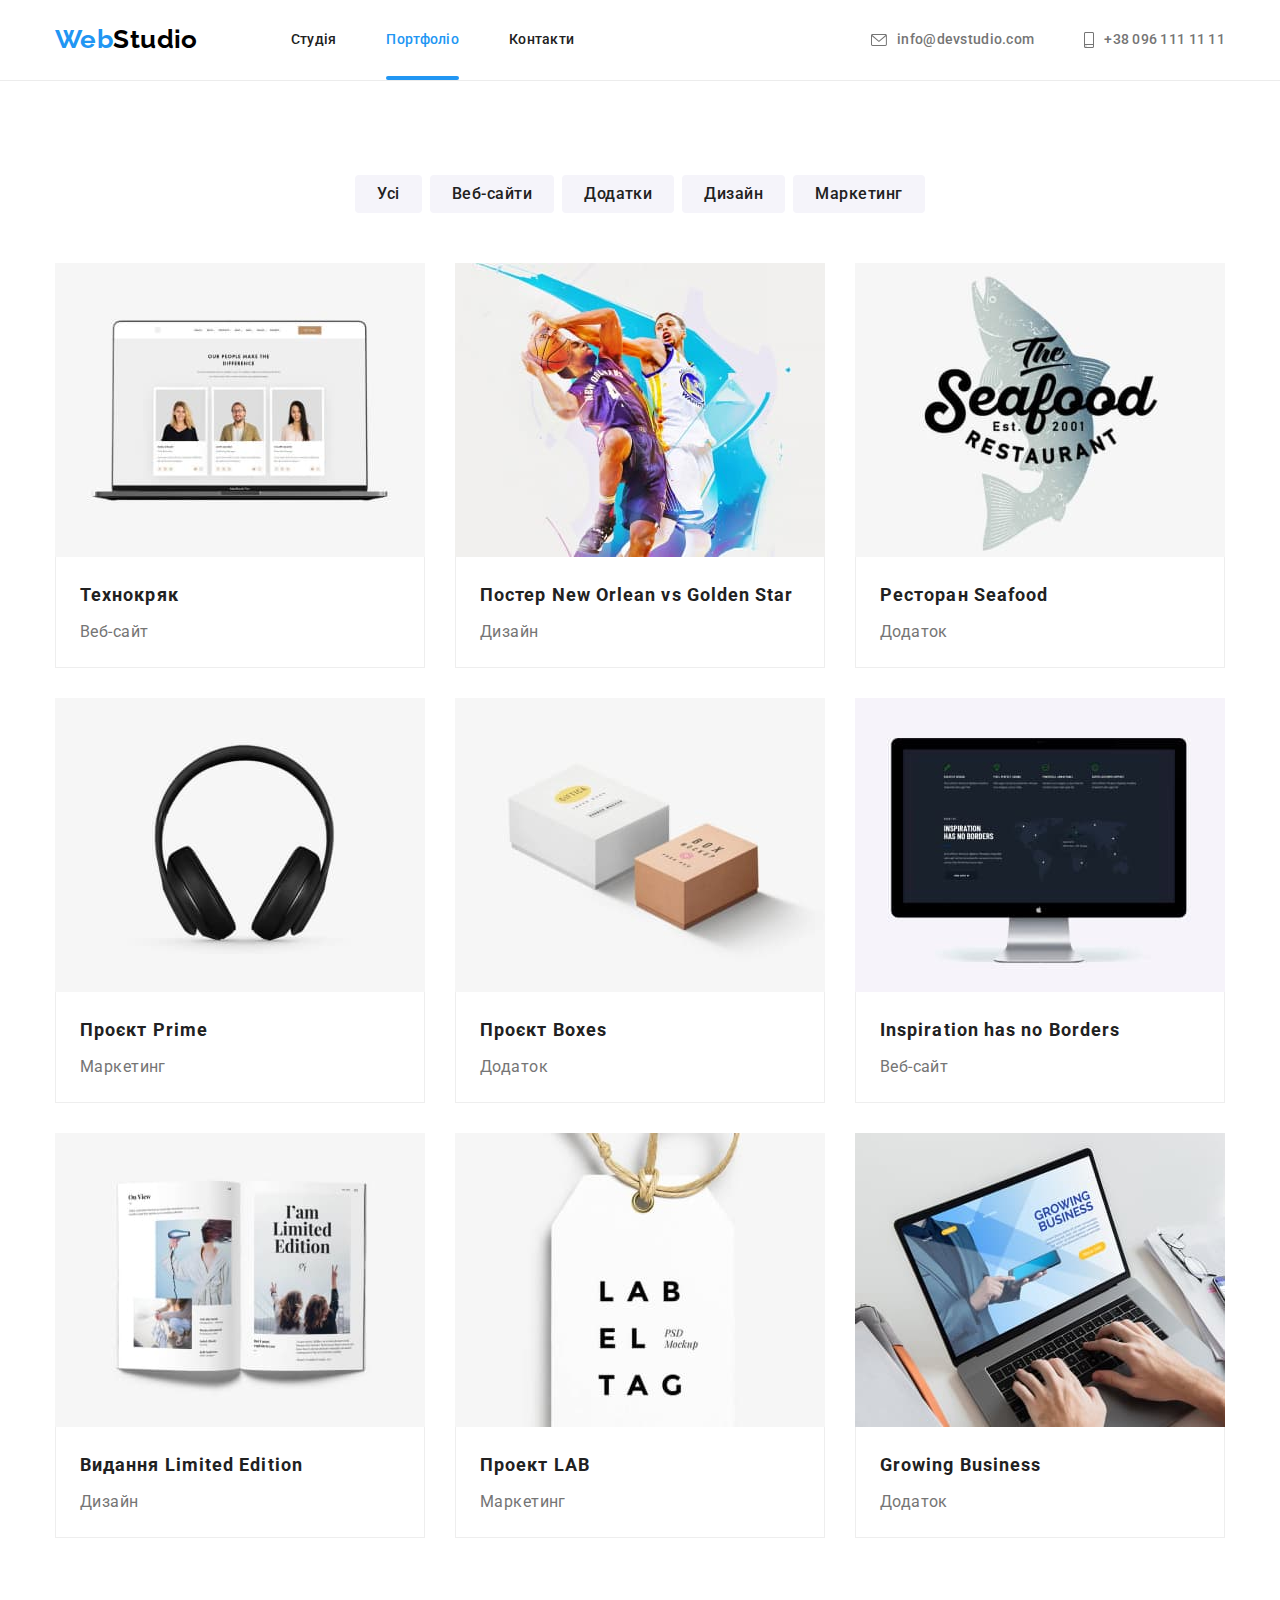
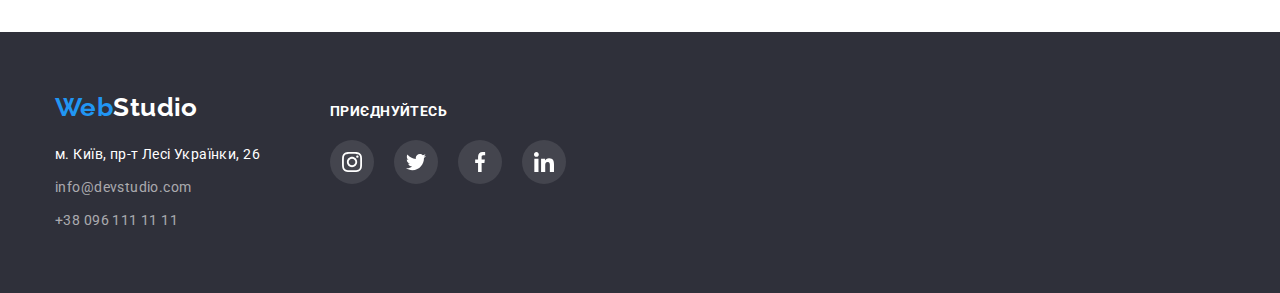
==== portfolio.html @ a8ca9e75 "First commit" ====
<!DOCTYPE html>
<html lang="uk">
  <head>
    <meta charset="UTF-8" />
    <meta http-equiv="X-UA-Compatible" content="IE=edge" />
    <meta name="viewport" content="width=device-width, initial-scale=1.0" />
    <link rel="preconnect" href="https://fonts.googleapis.com" />
    <link rel="preconnect" href="https://fonts.gstatic.com" crossorigin />
    <link
      href="https://fonts.googleapis.com/css2?family=Raleway:wght@700&family=Roboto:wght@400;500;700;900&display=swap"
      rel="stylesheet"
    />
    <link
      rel="stylesheet"
      href="https://cdnjs.cloudflare.com/ajax/libs/modern-normalize/1.1.0/modern-normalize.min.css"
    />
    <link rel="stylesheet" href="./css/styles.css" />
    <title>WebStudio - Портфоліо</title>
  </head>
  <body>
    <header class="header">
      <div class="container menu">
        <nav class="nav">
          <a href="./index.html" lang="en" class="logo light-theme link"
            ><span class="accent">Web</span>Studio</a
          >
          <ul class="nav-list list">
            <li class="item">
              <a href="./index.html" class="nav-link link">Студія</a>
            </li>
            <li class="item">
              <a href="./portfolio.html" class="nav-link link current"
                >Портфоліо</a
              >
            </li>
            <li class="item">
              <a href="" class="nav-link link">Контакти</a>
            </li>
          </ul>
        </nav>
        <ul class="contact-list list">
          <li class="item">
            <a href="mailto:info@devstudio.com" class="contact-link link">
              <svg class="contact-icon" width="16" height="12">
                <use href="./images/icons.svg#icon-envelope"></use>
              </svg>
              info@devstudio.com</a
            >
          </li>
          <li class="item">
            <a href="tel:+380961111111" class="contact-link link">
              <svg class="contact-icon" width="10" height="16">
                <use href="./images/icons.svg#icon-smartphone"></use>
              </svg>
              +38 096 111 11 11</a
            >
          </li>
        </ul>
      </div>
    </header>
    <main>
      <section class="section">
        <div class="container">
          <h1 class="visually-hidden">Роботи</h1>
          <ul class="filter-list list">
            <li class="filter-item">
              <button type="button" class="filter">Усі</button>
            </li>
            <li class="filter-item">
              <button type="button" class="filter">Веб-сайти</button>
            </li>
            <li class="filter-item">
              <button type="button" class="filter">Додатки</button>
            </li>
            <li class="filter-item">
              <button type="button" class="filter">Дизайн</button>
            </li>
            <li class="filter-item">
              <button type="button" class="filter">Маркетинг</button>
            </li>
          </ul>
          <ul class="portfolio-list list">
            <li class="portfolio-list-item">
              <a class="portfolio-list-link link" href="">
                <div class="product-thumb">
                  <img
                    src="./images/portfolio1.jpg"
                    alt="Ноутбук з сайтом"
                    width="370"
                    height="294"
                  />
                  <div class="portfolio-overlay">
                    <p class="portfolio-overlay-text">
                      Ресурс пропонує комплексні пропозиції з різним рівнем
                      функціоналу та сервісів. Все це дозволить відвідувачу
                      отримати вичерпні відомості про компанію чи приватну
                      особу.
                    </p>
                  </div>
                </div>
                <div class="portfolio-block">
                  <h2 class="portfolio-list-title">Технокряк</h2>
                  <p class="portfolio-list-description">Веб-сайт</p>
                </div>
              </a>
            </li>
            <li class="portfolio-list-item">
              <a class="portfolio-list-link link" href="">
                <div class="product-thumb">
                  <img
                    src="./images//portfolio2.jpg"
                    alt="Постер з баскетболістами"
                    width="370"
                    height="294"
                  />
                  <div class="portfolio-overlay">
                    <p class="portfolio-overlay-text">
                      Ресурс пропонує комплексні пропозиції з різним рівнем
                      функціоналу та сервісів. Все це дозволить відвідувачу
                      отримати вичерпні відомості про компанію чи приватну
                      особу.
                    </p>
                  </div>
                </div>

                <div class="portfolio-block">
                  <h2 class="portfolio-list-title">
                    Постер
                    <span lang="en"
                      ><span class="capitalize">new orlean</span> vs
                      <span class="capitalize">golden star</span></span
                    >
                  </h2>
                  <p class="portfolio-list-description">Дизайн</p>
                </div>
              </a>
            </li>
            <li class="portfolio-list-item">
              <a class="portfolio-list-link link" href="">
                <div class="product-thumb">
                  <img
                    src="./images/portfolio3.jpg"
                    alt="Логотип ресторану"
                    width="370"
                    height="294"
                  />
                  <div class="portfolio-overlay">
                    <p class="portfolio-overlay-text">
                      Ресурс пропонує комплексні пропозиції з різним рівнем
                      функціоналу та сервісів. Все це дозволить відвідувачу
                      отримати вичерпні відомості про компанію чи приватну
                      особу.
                    </p>
                  </div>
                </div>

                <div class="portfolio-block">
                  <h2 class="portfolio-list-title capitalize">
                    Ресторан <span lang="en">seafood</span>
                  </h2>
                  <p class="portfolio-list-description">Додаток</p>
                </div>
              </a>
            </li>
            <li class="portfolio-list-item">
              <a class="portfolio-list-link link" href="">
                <div class="product-thumb">
                  <img
                    src="./images/portfolio4.jpg"
                    alt="Навушники"
                    width="370"
                    height="294"
                  />
                  <div class="portfolio-overlay">
                    <p class="portfolio-overlay-text">
                      Ресурс пропонує комплексні пропозиції з різним рівнем
                      функціоналу та сервісів. Все це дозволить відвідувачу
                      отримати вичерпні відомості про компанію чи приватну
                      особу.
                    </p>
                  </div>
                </div>

                <div class="portfolio-block">
                  <h2 class="portfolio-list-title capitalize">
                    Проєкт <span lang="en">prime</span>
                  </h2>
                  <p class="portfolio-list-description">Маркетинг</p>
                </div>
              </a>
            </li>
            <li class="portfolio-list-item">
              <a class="portfolio-list-link link" href="">
                <div class="product-thumb">
                  <img
                    src="./images/portfolio5.jpg"
                    alt="Коробки"
                    width="370"
                    height="294"
                  />
                  <div class="portfolio-overlay">
                    <p class="portfolio-overlay-text">
                      Ресурс пропонує комплексні пропозиції з різним рівнем
                      функціоналу та сервісів. Все це дозволить відвідувачу
                      отримати вичерпні відомості про компанію чи приватну
                      особу.
                    </p>
                  </div>
                </div>

                <div class="portfolio-block">
                  <h2 class="portfolio-list-title capitalize">
                    Проєкт <span lang="en">boxes</span>
                  </h2>
                  <p class="portfolio-list-description">Додаток</p>
                </div>
              </a>
            </li>
            <li class="portfolio-list-item">
              <a class="portfolio-list-link link" href="">
                <div class="product-thumb">
                  <img
                    src="./images/portfolio6.jpg"
                    alt="Монітор"
                    width="370"
                    height="294"
                  />
                  <div class="portfolio-overlay">
                    <p class="portfolio-overlay-text">
                      Ресурс пропонує комплексні пропозиції з різним рівнем
                      функціоналу та сервісів. Все це дозволить відвідувачу
                      отримати вичерпні відомості про компанію чи приватну
                      особу.
                    </p>
                  </div>
                </div>

                <div class="portfolio-block">
                  <h2 class="portfolio-list-title">
                    <span lang="en"
                      ><span class="capitalize">inspiration</span> has no
                      <span class="capitalize">borders</span></span
                    >
                  </h2>
                  <p class="portfolio-list-description">Веб-сайт</p>
                </div>
              </a>
            </li>
            <li class="portfolio-list-item">
              <a class="portfolio-list-link link" href="">
                <div class="product-thumb">
                  <img
                    src="./images/portfolio7.jpg"
                    alt="Журнал"
                    width="370"
                    height="294"
                  />
                  <div class="portfolio-overlay">
                    <p class="portfolio-overlay-text">
                      Ресурс пропонує комплексні пропозиції з різним рівнем
                      функціоналу та сервісів. Все це дозволить відвідувачу
                      отримати вичерпні відомості про компанію чи приватну
                      особу.
                    </p>
                  </div>
                </div>

                <div class="portfolio-block">
                  <h2 class="portfolio-list-title capitalize">
                    Видання <span lang="en">limited edition</span>
                  </h2>
                  <p class="portfolio-list-description">Дизайн</p>
                </div>
              </a>
            </li>
            <li class="portfolio-list-item">
              <a class="portfolio-list-link link" href="">
                <div class="product-thumb">
                  <img
                    src="./images/portfolio8.jpg"
                    alt="Бірка"
                    width="370"
                    height="294"
                  />
                  <div class="portfolio-overlay">
                    <p class="portfolio-overlay-text">
                      Ресурс пропонує комплексні пропозиції з різним рівнем
                      функціоналу та сервісів. Все це дозволить відвідувачу
                      отримати вичерпні відомості про компанію чи приватну
                      особу.
                    </p>
                  </div>
                </div>

                <div class="portfolio-block">
                  <h2 class="portfolio-list-title">
                    Проект <span class="uppercase" lang="en">lab</span>
                  </h2>
                  <p class="portfolio-list-description">Маркетинг</p>
                </div>
              </a>
            </li>
            <li class="portfolio-list-item">
              <a class="portfolio-list-link link" href="">
                <div class="product-thumb">
                  <img
                    src="./images/portfolio9.jpg"
                    alt="Ноутбук з сайтом"
                    width="370"
                    height="294"
                  />
                  <div class="portfolio-overlay">
                    <p class="portfolio-overlay-text">
                      Ресурс пропонує комплексні пропозиції з різним рівнем
                      функціоналу та сервісів. Все це дозволить відвідувачу
                      отримати вичерпні відомості про компанію чи приватну
                      особу.
                    </p>
                  </div>
                </div>

                <div class="portfolio-block">
                  <h2 class="portfolio-list-title capitalize">
                    <span lang="en">Growing business</span>
                  </h2>
                  <p class="portfolio-list-description">Додаток</p>
                </div>
              </a>
            </li>
          </ul>
        </div>
      </section>
    </main>

    <footer class="footer">
      <div class="container">
        <div class="footer-wrap">
          <div class="adress-wrap">
            <a href="./index.html" lang="en" class="logo dark-theme link"
              ><span class="accent">Web</span>Studio</a
            >
            <address>
              <ul class="adress-list list">
                <li class="address-list-item">
                  <a
                    href="https://goo.gl/maps/oQAfDTgVSq8HPjo28"
                    target="_blank"
                    rel="noopener noreferrer nofollow"
                    class="address-link address link"
                    >м. Київ, пр-т Лесі Українки, 26</a
                  >
                </li>
                <li class="address-list-item">
                  <a
                    href="mailto:info@devstudio.com"
                    class="contact-link-footer address link"
                    >info@devstudio.com</a
                  >
                </li>
                <li class="address-list-item">
                  <a
                    href="tel:+380961111111"
                    class="contact-link-footer address link"
                    >+38 096 111 11 11</a
                  >
                </li>
              </ul>
            </address>
          </div>
          <div class="join-wrap">
            <strong class="uppercase join">Приєднуйтесь</strong>
            <ul class="social-list list">
              <li class="social-item">
                <a class="social-link social-footer" href="">
                  <svg class="social-footer-icon" width="20px" height="20px">
                    <use href="./images/icons.svg#icon-instagram"></use>
                  </svg>
                </a>
              </li>
              <li class="social-item">
                <a class="social-link social-footer" href="">
                  <svg class="social-footer-icon" width="20px" height="20px">
                    <use href="./images/icons.svg#icon-twitter"></use>
                  </svg>
                </a>
              </li>
              <li class="social-item">
                <a class="social-link social-footer" href="">
                  <svg class="social-footer-icon" width="20px" height="20px">
                    <use href="./images/icons.svg#icon-facebook"></use>
                  </svg>
                </a>
              </li>
              <li class="social-item">
                <a class="social-link social-footer" href="">
                  <svg class="social-footer-icon" width="20px" height="20px">
                    <use href="./images/icons.svg#icon-linkedin"></use>
                  </svg>
                </a>
              </li>
            </ul>
          </div>
        </div>
      </div>
    </footer>
  </body>
</html>
---- css/styles.css ----
:root{
    --accent-color: #2196F3;
    --primary-text-color: #212121;
    --secondary-text-color: #757575;
    --white-text-color: #FFFFFF;
    --black-text-color: #000000;
    --contacts-text-color: rgba(255, 255, 255, 0.6);
    --main-bcg-color: #FFFFFF;
    --secondary-bcg-color: #2F303A;
    --additional-bcg-color: #F5F4FA;
    --border-color: #ECECEC;
    --portfolio-border: #EEEEEE;
    --btn-active: #188CE8;
    --icon-color: #afb1b8;
    --main-font: "Roboto", sans-serif;
    --logo-font: "Raleway", sans-serif;
}
body{
    margin: 0;
    color: var(--primary-text-color);
    background-color: var(--main-bcg-color);
    font-family: var(--main-font);
    font-size: 14px;
    letter-spacing: 0.03em;
}
h1,
h2,
h3,
h4,
h5,
h6,
p,
ul{
    margin: 0;
    padding: 0;
}
.container{
    max-width: 1200px;
    padding: 0 15px;
    margin-right: auto;
    margin-left: auto;
}
.link{
    text-decoration: none;
    font-style: normal;
}
.list{
    list-style: none;
}
.section{
    padding-top: 94px;
    padding-bottom: 94px;
}
.visually-hidden {
  position: absolute;
  white-space: nowrap;
  width: 1px;
  height: 1px;
  overflow: hidden;
  border: 0;
  padding: 0;
  clip: rect(0 0 0 0);
  clip-path: inset(50%);
  margin: -1px;
}
button{
    cursor: pointer;
    font-family: inherit;
}

/* Header */
.header{
    border-bottom: 1px solid var(--border-color);
}
.menu{
    display: flex;
    align-items: center;
}
.nav{
    display: flex;
}
.logo{
    display: block;
    margin-right: 93px;
    padding-top: 24px;
    padding-bottom: 25px;
    font-family: var(--logo-font);
    font-weight: 700;
    font-size: 26px;
    line-height: 1.19;
    }
.accent{
    color: var(--accent-color);
}
.light-theme{
    color: var(--black-text-color);
}

.nav-list{
    display: flex;
}
.nav-list>.item:not(:last-child){
    margin-right: 50px;
}
.nav-link,
.contact-link{
    display: block;
    padding-top: 32px;
    padding-bottom: 32px;
    font-weight: 500;
    line-height: 1.14;
    letter-spacing: 0.02em;
}
.nav-link{
    position: relative;
    color: var(--primary-text-color);
}
.nav-link:hover,
.nav-link:focus{
    color: var(--accent-color);
    transition: color 250ms cubic-bezier(0.4, 0, 0.2, 1);
}
.current{
    color: var(--accent-color);
}
.nav-link.current::after{
    content: "";
    position: absolute;
    left: 0;
    bottom: 0;
    display: block;
    width: 100%;
    height: 4px;
    border-radius: 2px;

    background-color: var(--accent-color);
}
.contact-list{
    display: flex;
    align-items: center;
    margin-left: auto;
}
.contact-list>.item:not(:last-child){
    margin-right: 50px;
}

.contact-icon{
    margin-right: 10px;
    fill: var(--secondary-text-color);
    cursor: pointer;
}
.contact-link{
    display: flex;
    justify-content: center;
    align-items: center;
    color: var(--secondary-text-color);
}
.contact-link:hover,
.contact-link:focus{
    color: var(--accent-color);
    transition: color 250ms cubic-bezier(0.4, 0, 0.2, 1);
}
.contact-link:hover svg,
.contact-link:focus svg{
    fill: var(--accent-color);
    transition: fill 250ms cubic-bezier(0.4, 0, 0.2, 1);
}

/* Main index.html */
/* Герой */

.hero-section{
    padding: 200px 0px;
    background-color: var(--secondary-bcg-color);
}
.overlay{
    height: 600px;
    max-width: 1600px;
    margin-right: auto;
    margin-left: auto;
    background-image: linear-gradient(to right, rgba(47, 48, 58, 0.4), 
    rgba(47, 48, 58, 0.4)),
    url(../images/hero-bcg.jpg);
}
.hero-title{
    margin-right: auto;
    margin-bottom: 30px;
    margin-left: auto;
    max-width: 696px;

    color: var(--white-text-color);
    font-weight: 900;
    font-size: 44px;
    line-height: 1.36;
    text-align: center;
    letter-spacing: 0.06em;
}
.main-button{
    padding: 10px 32px;
    margin-right: auto;
    margin-left: auto;

    color: var(--white-text-color);
    background-color: var(--accent-color);
    font-weight: 700;
    font-size: 16px;
    line-height: 1.88;
    display: flex;
    align-items: center;
    text-align: center;
    letter-spacing: 0.06em;
    border-width: 0;
    border-radius: 4px;
    box-shadow: 0px 4px 4px rgba(0, 0, 0, 0.25);
}
.main-button:hover,
.main-button:focus,
.main-button:active{
    background-color: var(--btn-active);
    transition: background-color 250ms cubic-bezier(0.4, 0, 0.2, 1);
}
/* Переваги */
.advanteges{
    display: flex;
}
.advanteges>.item{
    flex-basis: calc((100% - 90px) / 4);
}
.advanteges>.item:not(:last-child){
    margin-right: 30px;
}
.advantege-box{
    display: flex;
    justify-content: center;
    align-items: center;
    width: 270px;
    height: 120px;;
    background-color: var(--additional-bcg-color);
}
.advanteges-title{
    margin-top: 30px;
    margin-bottom: 10px;
    color: var(--primary-text-color);
    font-size: 14px;
    font-weight: 700;
    line-height: 1.14;
    text-transform: uppercase;
}
.advanteges-description{
    color: var(--secondary-text-color);
    line-height: 1.71;
}
/* Чим займаємось */
.nopadding-top{
    padding-top: 0;
}
.responsibilities-list{
    display: flex;
}
.responsibilities-list>.item:not(:last-child){
margin-right: 30px;
}
img{
    display: block;
}
.responsibilities-item{
    position: relative;
}
.responsibilities-overlay{
    position: absolute;
    left: 0;
    bottom: 0;
    display: flex;
    align-items: center;
    justify-content: center;
    width: 100%;
    height: 70px;
    background-color: rgba(47, 48, 58, 0.8);
}
.responsibilities-overlay-text{
font-weight: 700;
line-height: 1.14
text-align: center;
color: var(--white-text-color);
}
/* Команда */
.team-section{
    background-color: var(--additional-bcg-color);
}
.section-title{
    margin-bottom: 50px;
    font-weight: 700;
    font-size: 36px;
    line-height: 1.17;
    text-align: center;
}
.team-list{
    display: flex;
}
.team-list-item{
    border-radius: 0px 0px 4px 4px;
    box-shadow: 0px 1px 3px rgba(0, 0, 0, 0.12), 0px 1px 1px rgba(0, 0, 0, 0.14), 0px 2px 1px rgba(0, 0, 0, 0.2);
   
}
.team-list-item:not(:last-child){
   margin-right: 30px;
}
.employee-description{
    max- width: 270px;
    padding-top: 30px;
    padding-bottom: 30px;
    text-align: center;
    background-color: var(--main-bcg-color);
}
.employee-name{
    margin-bottom: 10px;;
    font-weight: 500;
    font-size: 16px;
    line-height: 1.19;
}
.employee-position{
    margin-bottom: 16px;
    color: var(--secondary-text-color);
    font-size: 16px;
    line-height: 1.19;
    text-transform: capitalize;
}
.social-list{
    display: flex;
    justify-content: center;
    gap: 10px;
}
.social-item:not(:last-child){
    margin-right: 10px;
}
.social-link{
    display: flex;
    justify-content: center;
    align-items: center;
    width: 44px;
    height: 44px;
    border-radius: 50%;
}
.social-icon{
    fill: var(--icon-color);
}
.social-link:hover,
.social-link:focus{
    background-color: var(--accent-color);
    transition: background-color 250ms cubic-bezier(0.4, 0, 0.2, 1);
    
}
.social-link:hover svg,
.social-link:focus svg{
    fill: var(--white-text-color);
    transition: fill 250ms cubic-bezier(0.4, 0, 0.2, 1);
}
.uppercase{
    text-transform: uppercase;
}
/* Клієнти */
.clients-list{
    display: flex;
}
.clients-item:not(:last-child){
    margin-right: 30px;
}
.clients-link{
    display: flex;
    justify-content: center;
    align-items: center;
    width: 170px;
    height: 92px; 

    border: 1px solid var(--icon-color);
    border-radius: 4px;
    background-color: var(--main-bcg-color); 
}
.clients-link:hover,
.clients-link:focus{
     border: 1px solid var(--accent-color);
     transition: border 250ms cubic-bezier(0.4, 0, 0.2, 1);
}
.client-logo{
    fill: var(--icon-color);
}
.clients-link:hover svg,
.clients-link:focus svg{
    fill: var(--accent-color);
    transition: fill 250ms cubic-bezier(0.4, 0, 0.2, 1);
}

/* Main portfolio.html */
.filter-list{
    display: flex;
    justify-content: center;
    margin-bottom: 50px;
}
.filter-item:not(:last-child){
    margin-right: 8px;
}
.filter{
    padding: 6px 22px;
    color: var(--primary-text-color);
    background-color: var(--additional-bcg-color);
    font-weight: 500;
    font-size: 16px;
    line-height: 1.62;
    letter-spacing: 0.03em;
    text-align: center;
    border-width: 0;
    border-radius: 4px;
}
.filter:hover,
.filter:focus{
    color: var(--white-text-color);
    background-color: var(--accent-color);
    box-shadow: 0px 4px 4px rgba(0, 0, 0, 0.25);
    transition: background-color 250ms cubic-bezier(0.4, 0, 0.2, 1), box-shadow 250ms cubic-bezier(0.4, 0, 0.2, 1);
}
.portfolio-list{
    display: flex;
    flex-wrap: wrap;
}
.portfolio-list-item{
    width: calc((100% - 60px) / 3);
    margin-right: 30px;
    margin-bottom: 30px;
}
.portfolio-list-item:nth-child(3n+3){
    margin-right: 0;
}
.portfolio-list-item:nth-last-child(-n+3){
    margin-bottom: 0;
}
.product-thumb{
    position: relative;
    overflow: hidden;
}
.portfolio-list-title{
    margin-bottom: 4px;
    font-weight: 700;
    font-size: 18px;
    line-height: 2;
    letter-spacing: 0.06em;
}
.capitalize{
    text-transform: capitalize;
}
.portfolio-list-link{
    display: block;
    color: inherit;
}
.portfolio-list-link:hover,
.portfolio-list-link:focus{
    box-shadow: 0 4px 4px rgba(0, 0, 0, 0.25);
    transition: box-shadow 250ms cubic-bezier(0.4, 0, 0.2, 1);
}
.portfolio-overlay{
    position: absolute;
    top: 0;
    left: 0;
    width: 100%;
    height: 100%;
    padding: 63px 24px;
    background-color: rgba(33, 150, 243, 0.9);

    transform: translateY(100%);
    transition: transform 250ms cubic-bezier(0.4, 0, 0.2, 1);

}
.portfolio-overlay-text{
font-size: 18px;
line-height: 1.56;
color: var(--white-text-color);
}
.portfolio-list-link:hover .portfolio-overlay,
.portfolio-list-link:focus .portfolio-overlay{
    transform: translateY(0);
    transition: transform 250ms cubic-bezier(0.4, 0, 0.2, 1);
}
.portfolio-block{
    padding: 20px 24px;
    border-right: 1px solid var(--portfolio-border);
    border-bottom: 1px solid var(--portfolio-border);
    border-left: 1px solid var(--portfolio-border);
}
.portfolio-list-description{
    color: var(--secondary-text-color);
    font-size: 16px;
    line-height: 1.88;
}
/* Footer */
.footer{
    padding: 60px 0;
    background-color: var(--secondary-bcg-color);
}
.footer-wrap{
    display: flex;
    gap: 70px;
    align-items: baseline;
}
.dark-theme{
    margin-right: 0;
    margin-bottom: 20px;
    padding: 0;
    color: var(--white-text-color);
}

.address-list-item:not(:last-child){
    margin-bottom: 9px;
}
.address{
    line-height: 1.71;
}
.address-link{
    color: var(--white-text-color);
}
.contact-link-footer{
    color: var(--contacts-text-color);
}
.address:hover,
.address:focus{
    color: var(--accent-color);
    transition: color 250ms cubic-bezier(0.4, 0, 0.2, 1);
}

.join{
    display: block;
    margin-bottom: 20px;
    line-height: 1.14;
    color: var(--white-text-color);
}
.social-footer{
    background-color: rgba(255, 255, 255, 0.1);
}
.social-footer-icon{
    fill: var(--white-text-color);
}
/* Modal */
.backdrop{
    position: fixed;
    top: 0;
    left: 0;
    width: 100%;
    height: 100%;
    background-color: rgba(0, 0, 0, 0.2);
    opacity: 1;
    transition: opacity 250ms cubic-bezier(0.4, 0, 0.2, 1);
}
.is-hidden{
    opacity: 0;
    visibility: hidden; 
    transition: visibility 250ms cubic-bezier(0.4, 0, 0.2, 1), opacity 250ms cubic-bezier(0.4, 0, 0.2, 1);
    pointer-events: none;
}
.modal{
    position: absolute;
    top: 50%;
    left: 50%;
    transform: translate(-50%, -50%) scale(1);
    transition: transform 250ms cubic-bezier(0.4, 0, 0.2, 1) ;
    min-height: 581px;
    min-width: 528px;
    background-color: var(--main-bcg-color);
    box-shadow: 0px 1px 3px rgba(0, 0, 0, 0.12), 0px 1px 1px rgba(0, 0, 0, 0.14), 0px 2px 1px rgba(0, 0, 0, 0.2);
    border-radius: 4px;
}
.backdrop.is-hidden .modal{
    transform: translate(-50%, -50%) scale(0.5);
}

.modal > button{
    position: absolute;
    top: 8px;
    right: 8px;
    border: none;
    padding: 0;
    background-color: inherit;
}
.modal-close-icon{
    fill: #000000;
}
.modal-close-icon:hover,
.modal-close-icon:focus{
    fill: var(--accent-color);
    transition: fill 250ms cubic-bezier(0.4, 0, 0.2, 1);
}
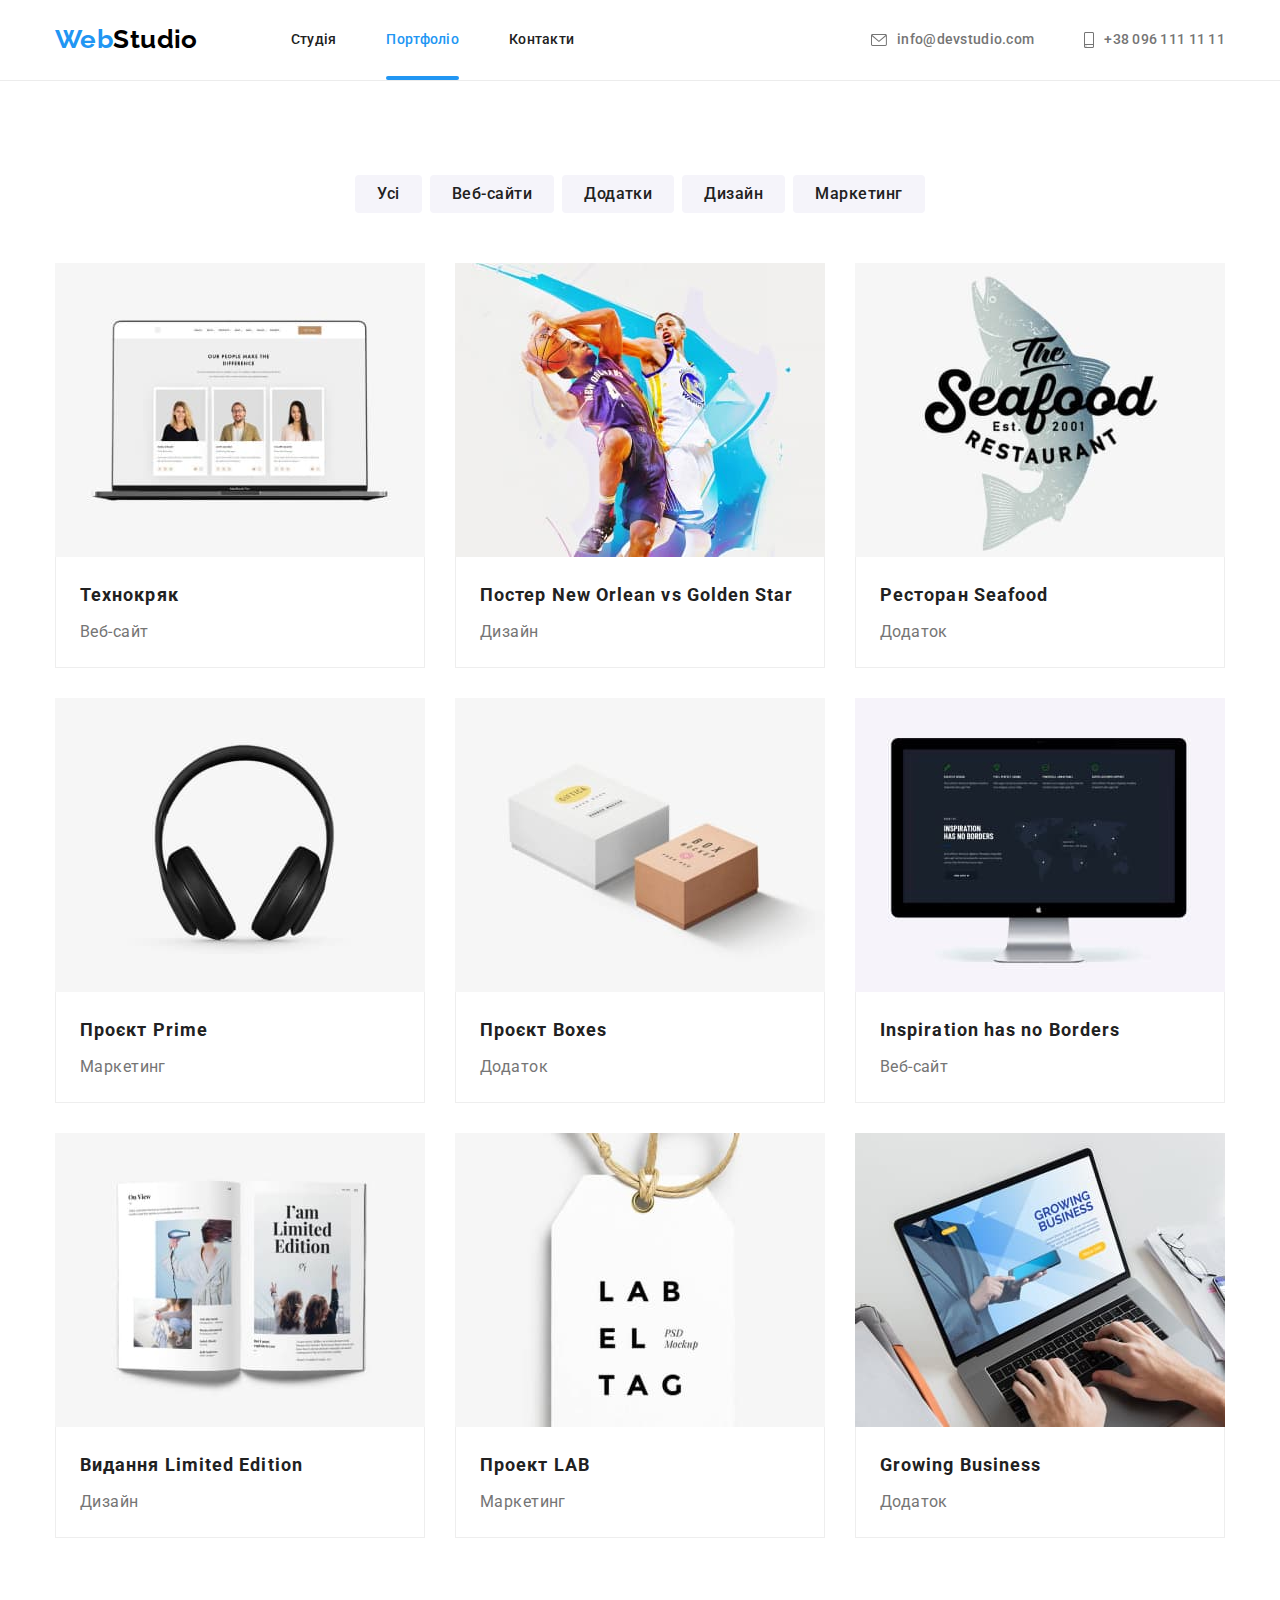
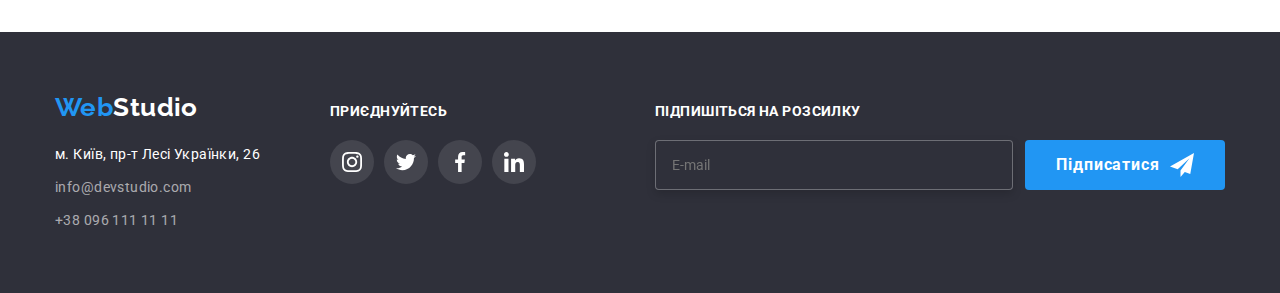
==== commit 73c1ab4f: "After validation" ====
--- a/portfolio.html
+++ b/portfolio.html
@@ -400,8 +400,27 @@
               </li>
             </ul>
           </div>
+                <div class="subscribe-wrap">
+                  <label for="email">
+                    <strong class="uppercase join">Підпишіться на розсилку</strong>
+                  </label>
+                  <div class="subscribe-form">
+                    <div class="form-element">
+                  <input type="email" name="email" id="email" placeholder="E-mail">
+                </div>
+                <button type="submit" class="subscribe">Підписатися
+                  <svg
+                    class="footer-send-icon"
+                    width="24px">
+                    <use href="./images/icons.svg#icon-send"></use>
+                  </svg>
+                </button>
+                  </div>
+                
+                </div>
+            
         </div>
-      </div>
+        </div>
     </footer>
   </body>
 </html>
--- a/css/styles.css
+++ b/css/styles.css
@@ -306,9 +306,8 @@
    margin-right: 30px;
 }
 .employee-description{
-    max- width: 270px;
-    padding-top: 30px;
-    padding-bottom: 30px;
+    max-width: 270px;
+    padding: 30px 32px;
     text-align: center;
     background-color: var(--main-bcg-color);
 }
@@ -330,9 +329,9 @@
     justify-content: center;
     gap: 10px;
 }
-.social-item:not(:last-child){
+/* .social-item:not(:last-child){
     margin-right: 10px;
-}
+} */
 .social-link{
     display: flex;
     justify-content: center;
@@ -537,6 +536,68 @@
 .social-footer-icon{
     fill: var(--white-text-color);
 }
+.subscribe-wrap{
+    margin-left: auto;
+}
+.subscribe-wrap label {
+    margin-bottom: 20px;
+}
+.subscribe-form .form-element input{
+    width: 358px;
+    height: 50px;
+    
+    color: var(--contacts-text-color);
+    border: 1px solid rgba(255, 255, 255, 0.3);
+    filter: drop-shadow(0px 4px 4px rgba(0, 0, 0, 0.15));
+    border-radius: 4px;
+    outline: none;
+    background-color: var(--secondary-bcg-color);
+   
+    padding-left: 16px;
+    transition: border-color 250ms cubic-bezier(0.4, 0, 0.2, 1);
+    }
+.form-element:hover input,
+.form-element:focus input{
+    border-color: var(--accent-color);
+}
+.subscribe-form{
+    display: flex;
+}
+
+ .subscribe{
+        display: flex;
+        align-items: center;
+        justify-content: center;
+        width: 200px;
+        height: 50px;
+
+        color: var(--white-text-color);
+        font-weight: 700;
+        font-size: 16px;
+        line-height: 1.87;
+        letter-spacing: 0.06em;
+        background-color: var(--accent-color);
+        border: 2px;
+        border-radius: 4px;
+        border-color: var(--accent-color);
+        cursor: pointer;
+        padding: 0;
+        margin-left: 12px;
+
+        transition: background-color 250ms cubic-bezier(0.4, 0, 0.2, 1), box-shadow 250ms cubic-bezier(0.4, 0, 0.2, 1);
+    }
+.footer-send-icon {
+    height: 24px;
+    margin-left: 10px;
+    display: flex; 
+    }
+.subscribe:hover,
+.subscribe:focus
+.subscribe:active{
+    background-color: var(--btn-active);
+    box-shadow (0px 4px 4px rgba(0, 0, 0, 0.25)); 
+}
+
 /* Modal */
 .backdrop{
     position: fixed;
@@ -556,6 +617,10 @@
 }
 .modal{
     position: absolute;
+    display: flex;
+    flex-direction: column;
+    align-items: center;
+    justify-content: center;
     top: 50%;
     left: 50%;
     transform: translate(-50%, -50%) scale(1);
@@ -569,7 +634,6 @@
 .backdrop.is-hidden .modal{
     transform: translate(-50%, -50%) scale(0.5);
 }
-
 .modal > button{
     position: absolute;
     top: 8px;
@@ -579,10 +643,168 @@
     background-color: inherit;
 }
 .modal-close-icon{
-    fill: #000000;
+    fill: var(--black-text-color);
 }
 .modal-close-icon:hover,
 .modal-close-icon:focus{
     fill: var(--accent-color);
     transition: fill 250ms cubic-bezier(0.4, 0, 0.2, 1);
-}+}
+.modal-title{
+    font-weight: 700;
+    font-size: 20px;
+    line-height: 1.15;
+    color: var(--primary-text-color);
+}
+.modal-form{
+    display: flex;
+    align-items: center;
+    justify-content: center;
+    flex-direction: column;
+margin-top: 12px;
+}
+
+.form-element{ 
+    display: flex;
+    flex-direction: column;
+    position: relative;
+    margin-bottom: 10px;
+}
+.modal-form .form-element:last-of-type{
+    margin-bottom: 0;
+}
+.form-element label{
+    margin-bottom: 4px;
+    font-size: 12px;
+    line-height: 1.17;
+    letter-spacing: 0.01em;
+    color: var(--secondary-text-color);
+}
+.form-element input{
+border: 1px solid rgba(33, 33, 33, 0.2);
+border-radius: 4px;
+width: 448px;
+height: 40px;
+padding-left: 42px;
+transition: border-color 250ms cubic-bezier(0.4, 0, 0.2, 1);
+outline: none;
+color: var(--primary-text-color);
+background-color: inherit;
+}
+.form-element textarea{
+    resize: none;
+    width: 448px;
+    height: 120px;
+    border: 1px solid rgba(33, 33, 33, 0.2);
+    border-radius: 4px;
+    
+    font-size: 12px;
+    line-height: 1.17;
+    letter-spacing: 0.01em;
+    color: var(--primary-text-color);
+    padding: 12px 16px;
+    transition: border-color 250ms cubic-bezier(0.4, 0, 0.2, 1);
+    outline: none;
+}
+
+.form-element input:hover,
+.form-element input:focus,
+.form-element textarea:hover,
+.form-element textarea:focus{ 
+border-color: var(--accent-color);
+}
+.input-wraper{
+    position: relative;
+}
+.form-element svg{
+    position: absolute;
+    top: 50%;
+    left: 12px;
+    height: 18px;
+    width: 18px;
+    translate: 0 -50%;
+    transition: fill 250ms cubic-bezier(0.4, 0, 0.2, 1);
+}
+.form-element input:hover + svg,
+.form-element input:focus + svg{
+    fill: var(--accent-color);
+}
+
+.accept{
+margin-top: 10px;
+margin-bottom: 30px;
+display: flex;
+justify-content: center;
+}
+
+.accept label{
+    line-height: 1.71;
+    color: var( --secondary-text-color);
+}
+.label-checkbox{
+    display: flex;
+    align-items: center;
+}
+.checkbox{
+    width: 15px;
+    height: 15px;
+    border: 2px solid var(--primary-text-color);
+    border-radius: 3px;
+    display: flex;
+    margin-right: 7px;
+}
+.accept input:checked + label .checkbox{
+    background: var(--accent-color);
+    border: 2px solid var(--accent-color);
+}
+.accept-link{
+    display: inline-block;
+color: var(--accent-color);
+
+}
+
+.send-button{
+    display: flex;
+    align-items: center;
+    justify-content: center;
+    margin-bottom: 40px;
+    width: 200px;
+    height: 50px;
+    padding: 0;
+    color: var(--white-text-color);
+    background-color: var(--accent-color);
+    border-radius: 4px;
+    border-color: var(--accent-color);
+    font-weight: 700;
+    font-size: 16px;
+    line-height: 1.87;
+    letter-spacing: 0.06em;
+    border: 2px;
+    transition:  background-color 250ms cubic-bezier(0.4, 0, 0.2, 1), border-color 250ms cubic-bezier(0.4, 0, 0.2, 1), box-shadow 250ms cubic-bezier(0.4, 0, 0.2, 1);
+}
+
+.send-button:hover,
+.send-button:focus{
+    background-color: var(--btn-active);
+    border-color: var(--btn-active);
+    box-shadow: 0px 4px 4px rgba(0, 0, 0, 0.15);
+
+}
+
+.label-checkbox{
+    display: flex;
+    align-items: center;
+}
+.checkbox{
+    width: 15px;
+    height: 15px;
+    border: 2px solid var(--primary-text-color);
+    border-radius: 3px;
+    display: flex;
+    margin-right: 7px;
+}
+
+.accept input:checked + label .checkbox{
+    background: var(--accent-color);
+    border: 2px solid var(--accent-color);
+}
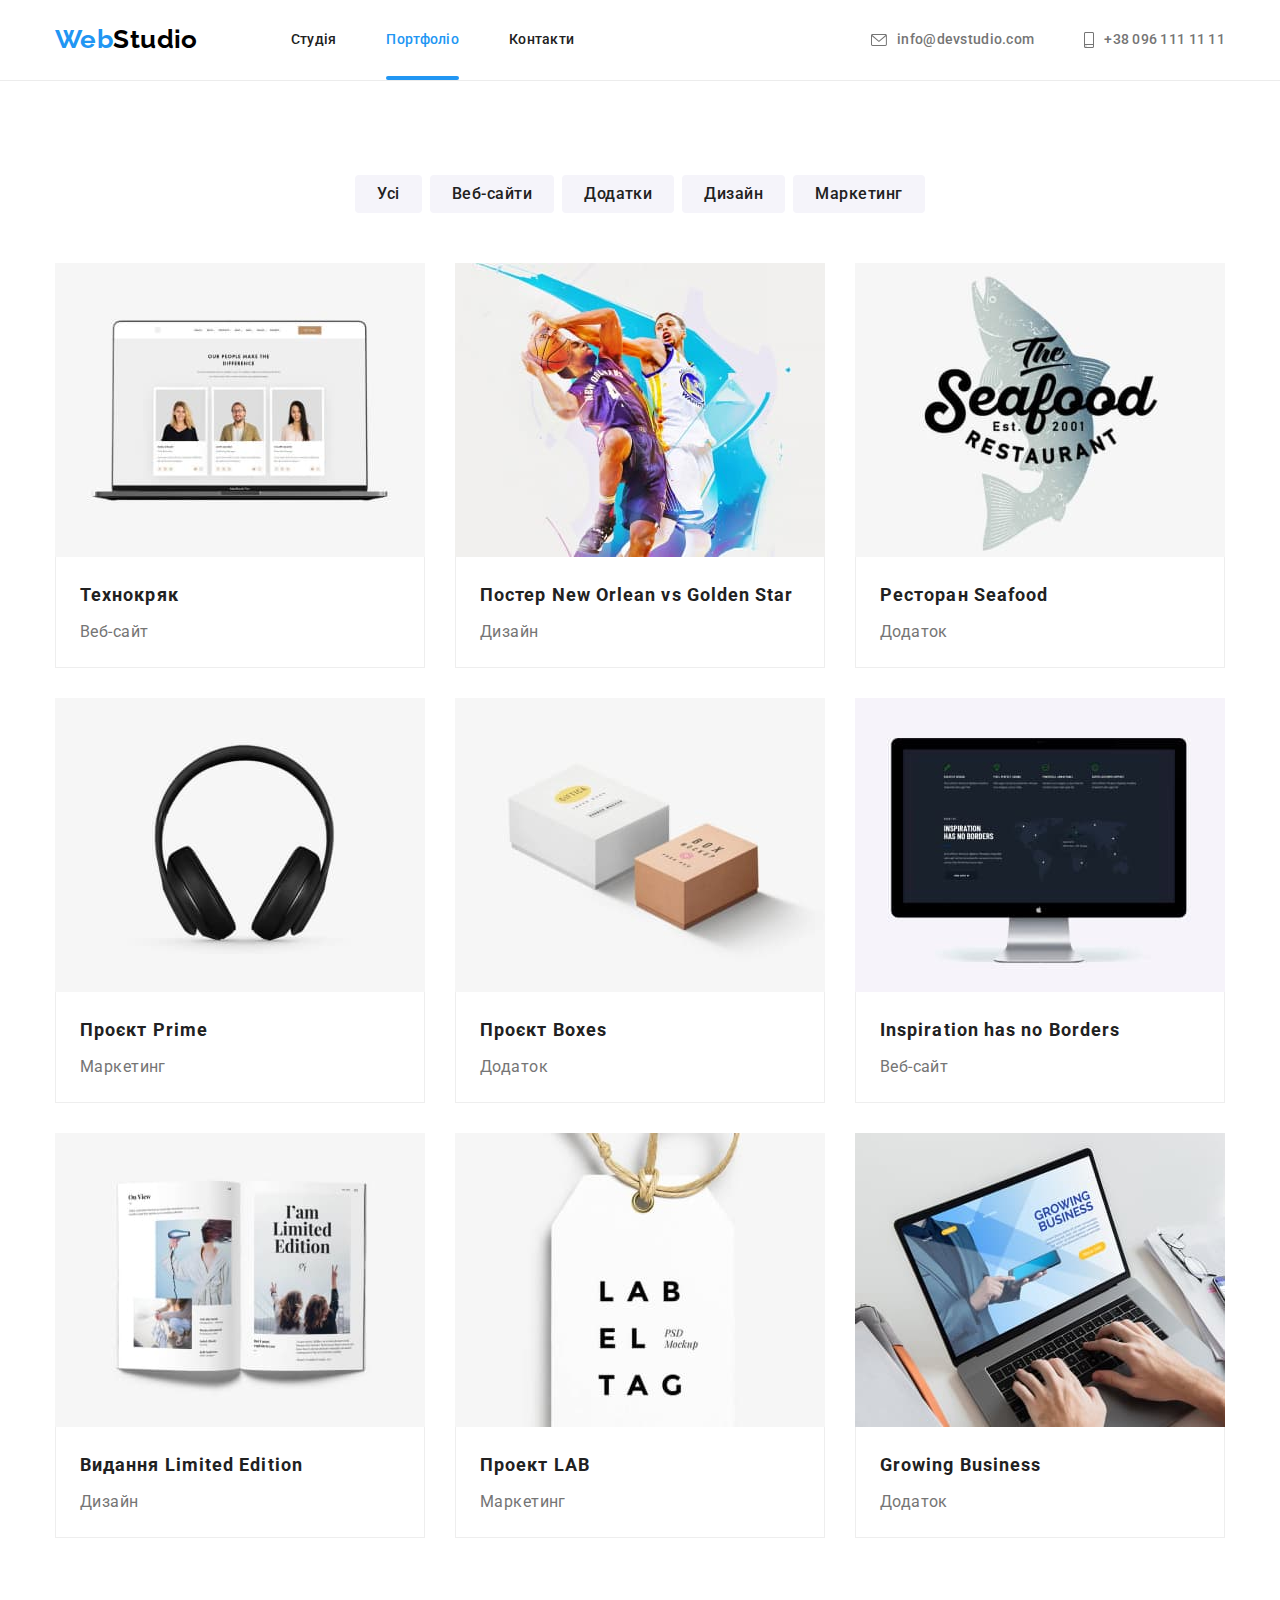
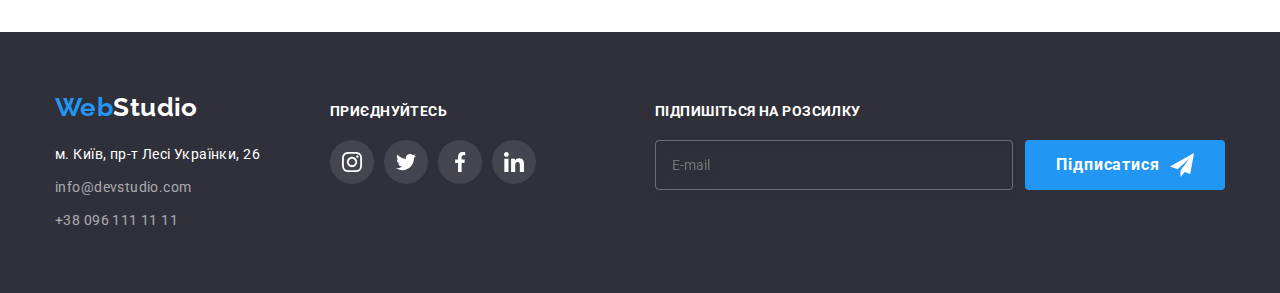
==== commit 0ab06017: ")" ====
--- a/portfolio.html
+++ b/portfolio.html
@@ -400,24 +400,18 @@
               </li>
             </ul>
           </div>
-                <div class="subscribe-wrap">
-                  <label for="email">
-                    <strong class="uppercase join">Підпишіться на розсилку</strong>
-                  </label>
-                  <div class="subscribe-form">
-                    <div class="form-element">
-                  <input type="email" name="email" id="email" placeholder="E-mail">
-                </div>
-                <button type="submit" class="subscribe">Підписатися
-                  <svg
-                    class="footer-send-icon"
-                    width="24px">
+
+          <form class="subscribe-form" name="subscribe-form" autocomplete="on">
+          <label class="subscribe-label"><b>Підпишіться на розсилку</b>
+              <input class="subscribe-field" type="email" name="subscribe-email" placeholder="E-mail">
+          </label>
+                        <button class="subscribe-btn" type="submit">Підписатися
+                  <svg class="subscribe-send-icon" width="24px">
                     <use href="./images/icons.svg#icon-send"></use>
                   </svg>
-                </button>
-                  </div>
-                
-                </div>
+              </button>
+          </form>
+    
             
         </div>
         </div>
--- a/css/styles.css
+++ b/css/styles.css
@@ -496,8 +496,10 @@
 }
 .footer-wrap{
     display: flex;
-    gap: 70px;
     align-items: baseline;
+}
+.adress-wrap{
+    margin-right: 70px;
 }
 .dark-theme{
     margin-right: 0;
@@ -536,64 +538,78 @@
 .social-footer-icon{
     fill: var(--white-text-color);
 }
+.subscribe-form{
+    display: flex;
+    align-items: flex-end;
+    margin-left: auto;
+}
+.subscribe-label{
+    display: flex;
+    flex-direction: column;
+        
+    line-height: 1.14;
+    text-transform: uppercase;
+    color: var(--white-text-color);
+}
 .subscribe-wrap{
-    margin-left: auto;
-}
-.subscribe-wrap label {
-    margin-bottom: 20px;
-}
-.subscribe-form .form-element input{
+    display: flex;
+    align-items: center;
+    justify-content: center;
+    margin-top: 20px;
+}
+.subscribe-field{
     width: 358px;
     height: 50px;
+    margin-top: 20px;
+    padding-left: 16px;
+    outline: none;
+    border: 1px solid rgba(255, 255, 255, 0.3);
+    border-radius: 4px;
+    transition: border-color 250ms cubic-bezier(0.4, 0, 0.2, 1);
+
+    color: var(--contacts-text-color);
+    background-color: inherit;
+    outline: none;
+    border: 1px solid rgba(255, 255, 255, 0.3);
+    border-radius: 4px;
+    filter: drop-shadow(0px 4px 4px rgba(0, 0, 0, 0.15));
+
+    transition: border-color 250ms cubic-bezier(0.4, 0, 0.2, 1);
+}
+.subscribe-field:hover,
+.subscribe-field:focus{
+    border-color: var(--accent-color);
+}
+.subscribe-btn{
+    display: flex;
+    align-items: center;
+    justify-content: center;
+    width: 200px;
+    height: 50px;
+    padding: 0;
+    margin-left: 12px;
     
-    color: var(--contacts-text-color);
-    border: 1px solid rgba(255, 255, 255, 0.3);
-    filter: drop-shadow(0px 4px 4px rgba(0, 0, 0, 0.15));
+    background-color: var(--accent-color);
+    color: var(--white-text-color);
+    font-weight: 700;
+    font-size: 16px;
+    line-height: 1.87;
+    letter-spacing: 0.06em;
+    border: 2px;
     border-radius: 4px;
-    outline: none;
-    background-color: var(--secondary-bcg-color);
-   
-    padding-left: 16px;
-    transition: border-color 250ms cubic-bezier(0.4, 0, 0.2, 1);
-    }
-.form-element:hover input,
-.form-element:focus input{
     border-color: var(--accent-color);
-}
-.subscribe-form{
-    display: flex;
-}
-
- .subscribe{
-        display: flex;
-        align-items: center;
-        justify-content: center;
-        width: 200px;
-        height: 50px;
-
-        color: var(--white-text-color);
-        font-weight: 700;
-        font-size: 16px;
-        line-height: 1.87;
-        letter-spacing: 0.06em;
-        background-color: var(--accent-color);
-        border: 2px;
-        border-radius: 4px;
-        border-color: var(--accent-color);
-        cursor: pointer;
-        padding: 0;
-        margin-left: 12px;
-
-        transition: background-color 250ms cubic-bezier(0.4, 0, 0.2, 1), box-shadow 250ms cubic-bezier(0.4, 0, 0.2, 1);
-    }
-.footer-send-icon {
+    cursor: pointer;
+
+    transition: background-color 250ms cubic-bezier(0.4, 0, 0.2, 1), box-shadow 250ms cubic-bezier(0.4, 0, 0.2, 1);
+}
+
+.subscribe-send-icon {
     height: 24px;
     margin-left: 10px;
-    display: flex; 
-    }
-.subscribe:hover,
-.subscribe:focus
-.subscribe:active{
+}
+.subscribe-btn:hover,
+.subscribe-btn:focus
+.subscribe-btn:active{
     background-color: var(--btn-active);
     box-shadow (0px 4px 4px rgba(0, 0, 0, 0.25)); 
 }
@@ -627,6 +643,7 @@
     transition: transform 250ms cubic-bezier(0.4, 0, 0.2, 1) ;
     min-height: 581px;
     min-width: 528px;
+    padding: 40px;
     background-color: var(--main-bcg-color);
     box-shadow: 0px 1px 3px rgba(0, 0, 0, 0.12), 0px 1px 1px rgba(0, 0, 0, 0.14), 0px 2px 1px rgba(0, 0, 0, 0.2);
     border-radius: 4px;
@@ -651,6 +668,7 @@
     transition: fill 250ms cubic-bezier(0.4, 0, 0.2, 1);
 }
 .modal-title{
+    display: block;
     font-weight: 700;
     font-size: 20px;
     line-height: 1.15;
@@ -730,44 +748,41 @@
     fill: var(--accent-color);
 }
 
-.accept{
-margin-top: 10px;
-margin-bottom: 30px;
-display: flex;
-justify-content: center;
-}
-
-.accept label{
-    line-height: 1.71;
-    color: var( --secondary-text-color);
-}
-.label-checkbox{
-    display: flex;
-    align-items: center;
-}
-.checkbox{
+.checkbox-label{
+    display: flex;
+    align-items: center;
+    justify-content: center;
+    margin-top: 20px;
+    margin-bottom: 30px;
+
+line-height: 1.71;
+color: var(--secondary-text-color);
+}
+.check-icon{
+    display: flex;
+    align-items: center;
+    justify-content: center;
+    margin-right: 7px;
     width: 15px;
     height: 15px;
     border: 2px solid var(--primary-text-color);
     border-radius: 3px;
-    display: flex;
-    margin-right: 7px;
-}
-.accept input:checked + label .checkbox{
+}
+.checkbox:checked + .check-icon{
     background: var(--accent-color);
     border: 2px solid var(--accent-color);
 }
 .accept-link{
     display: inline-block;
+    margin-left: 5px;
+
 color: var(--accent-color);
-
 }
 
 .send-button{
     display: flex;
     align-items: center;
     justify-content: center;
-    margin-bottom: 40px;
     width: 200px;
     height: 50px;
     padding: 0;
@@ -790,21 +805,3 @@
     box-shadow: 0px 4px 4px rgba(0, 0, 0, 0.15);
 
 }
-
-.label-checkbox{
-    display: flex;
-    align-items: center;
-}
-.checkbox{
-    width: 15px;
-    height: 15px;
-    border: 2px solid var(--primary-text-color);
-    border-radius: 3px;
-    display: flex;
-    margin-right: 7px;
-}
-
-.accept input:checked + label .checkbox{
-    background: var(--accent-color);
-    border: 2px solid var(--accent-color);
-}
